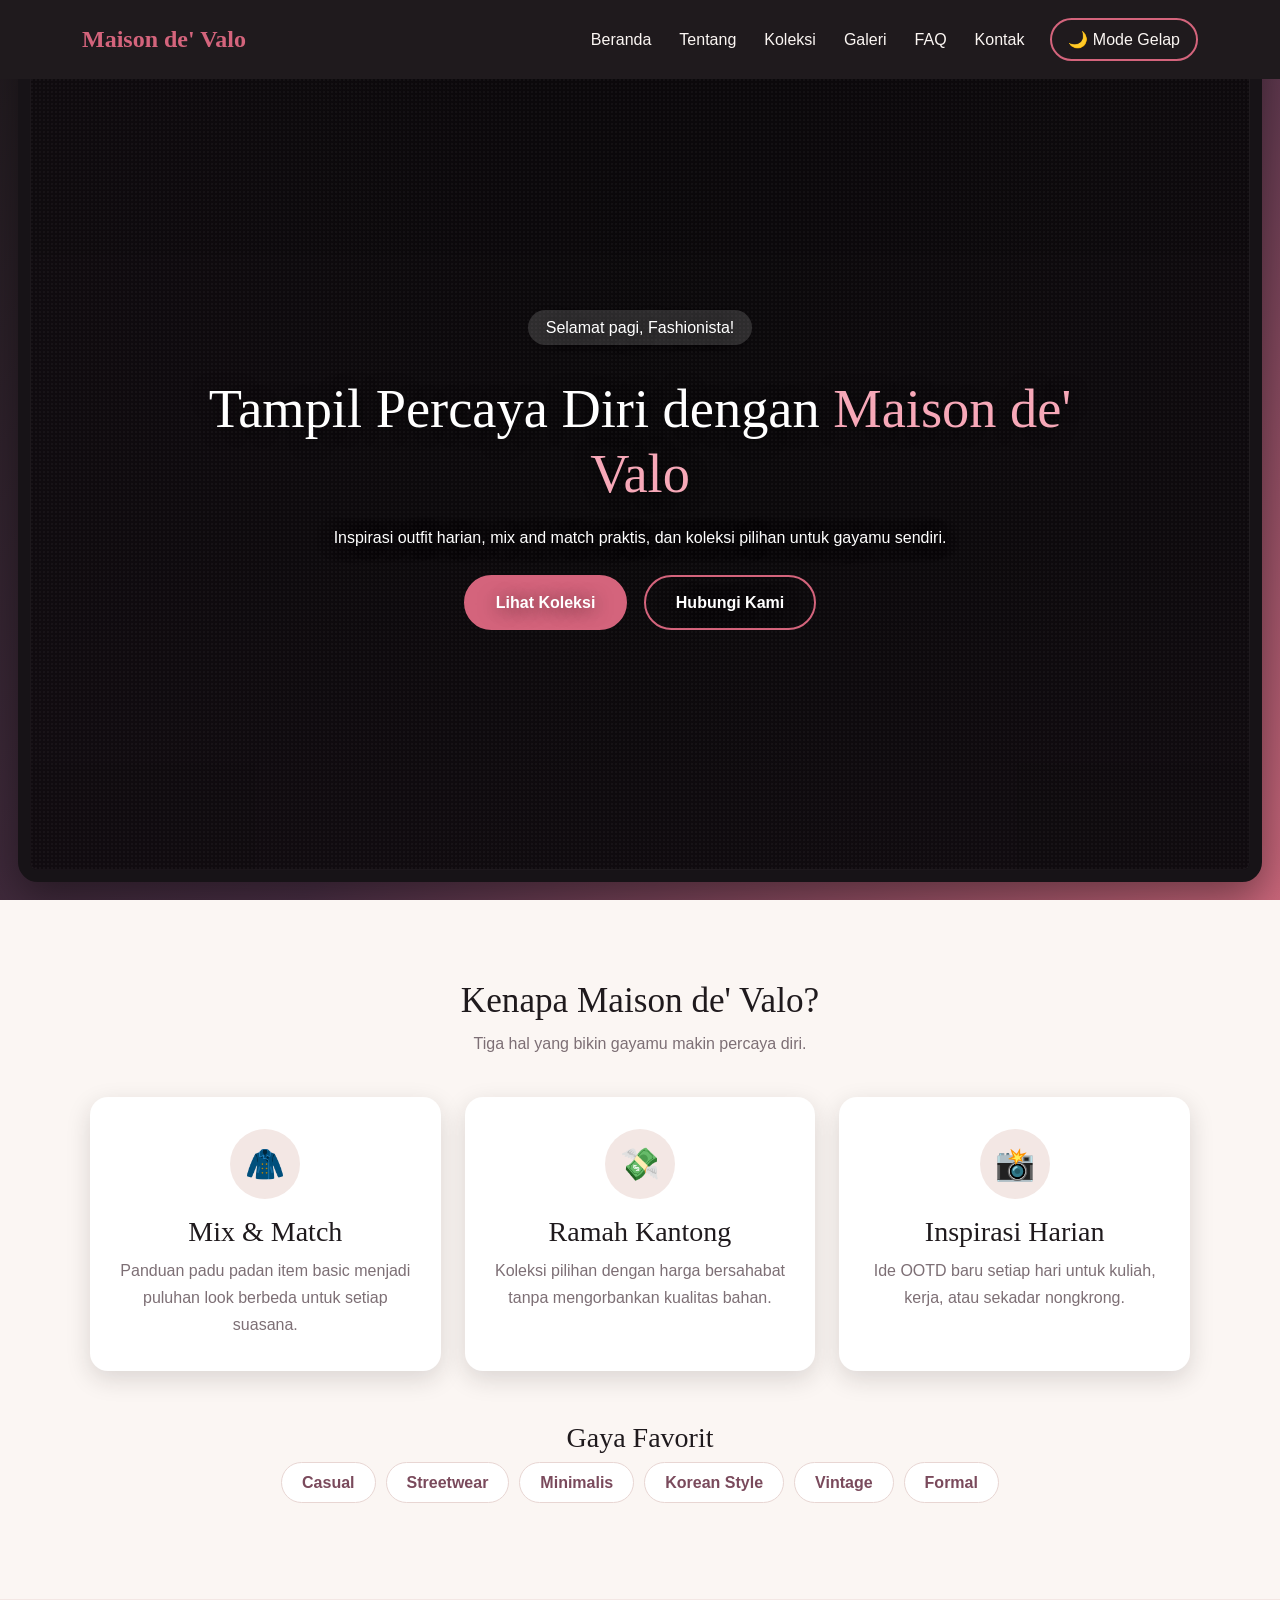
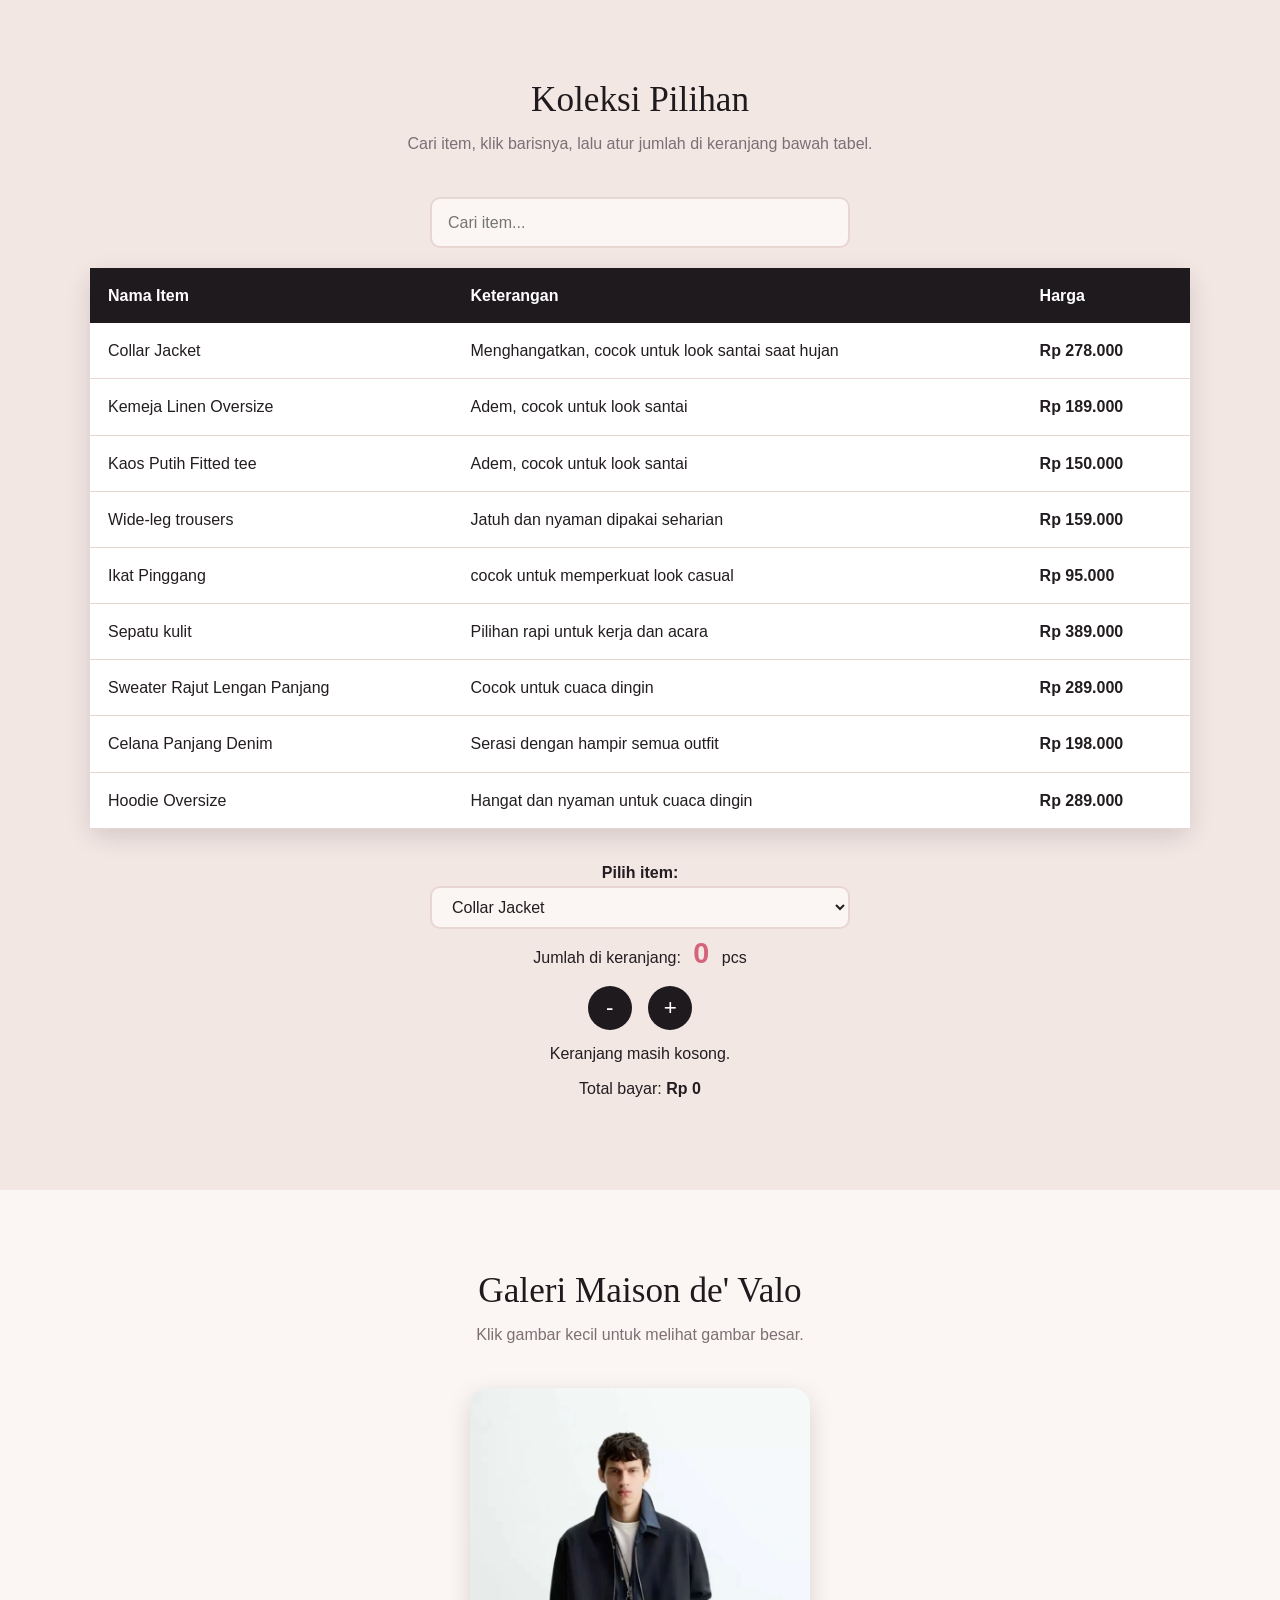
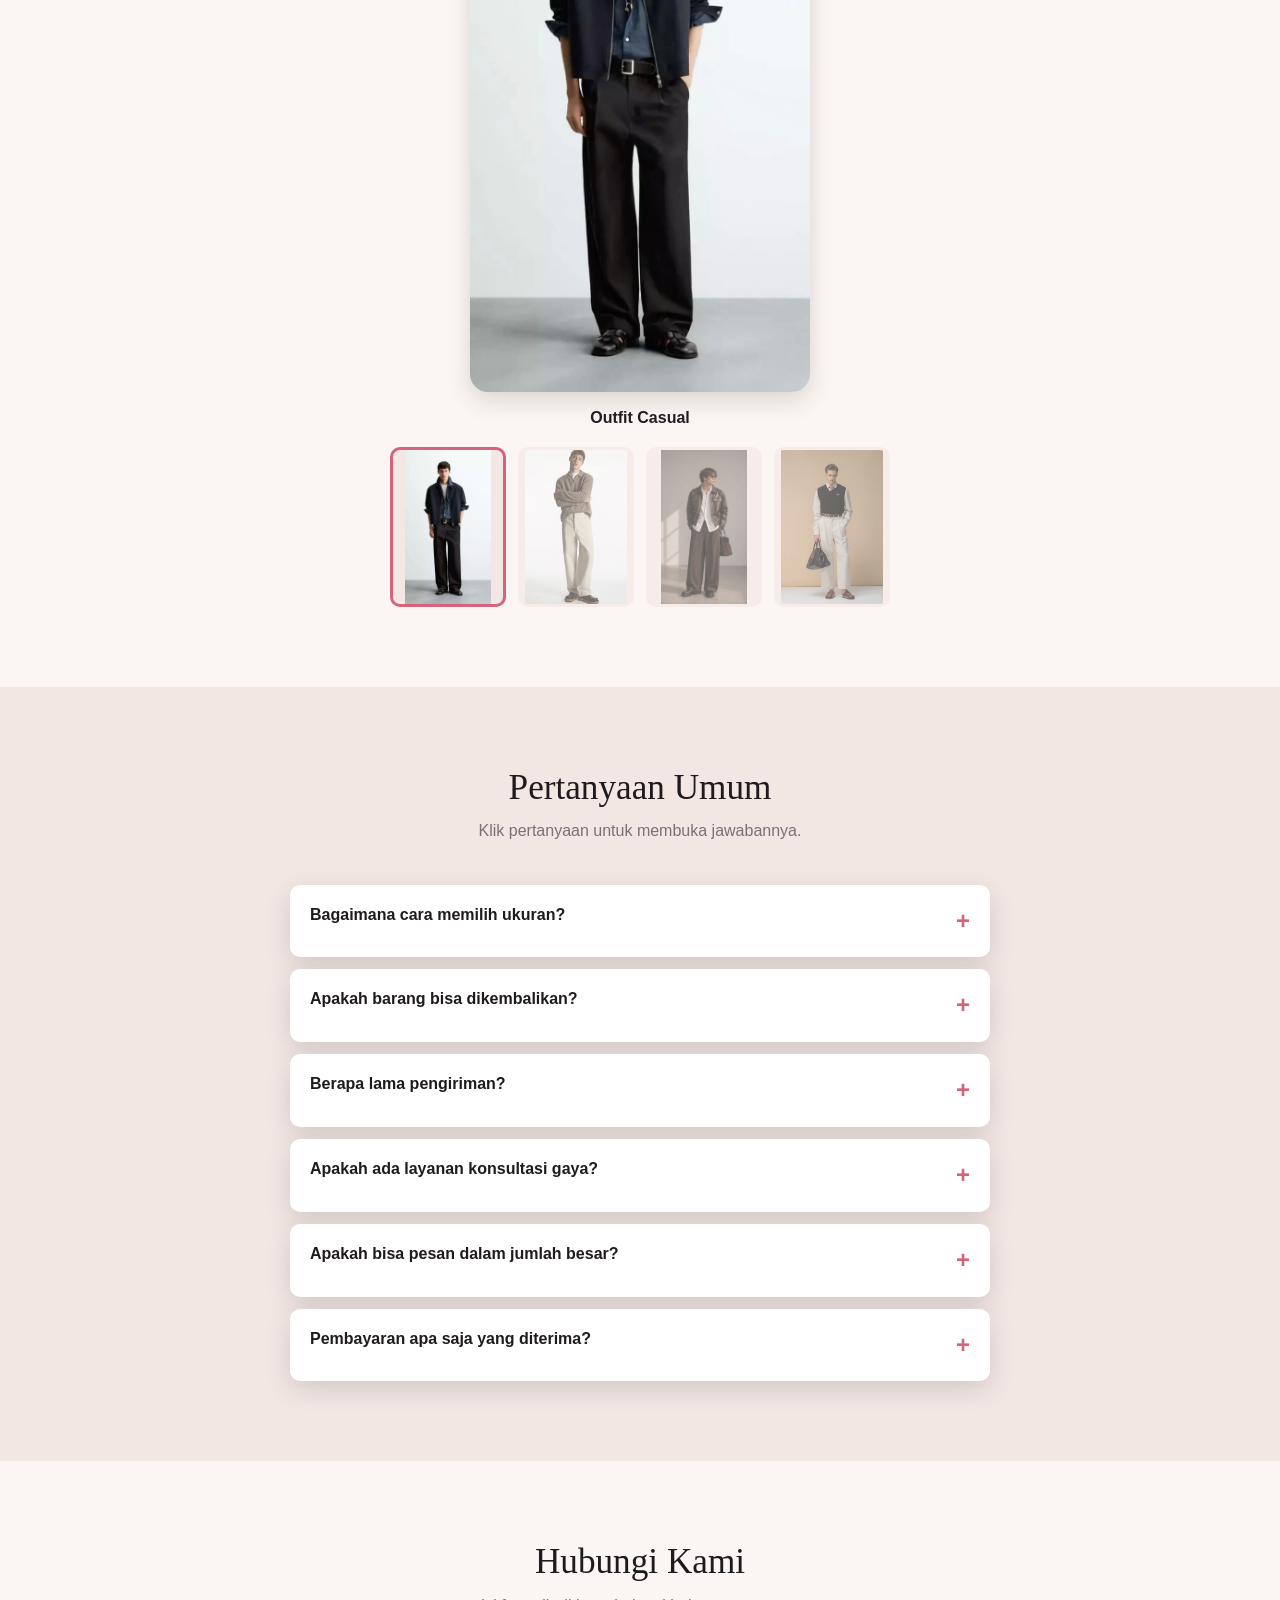
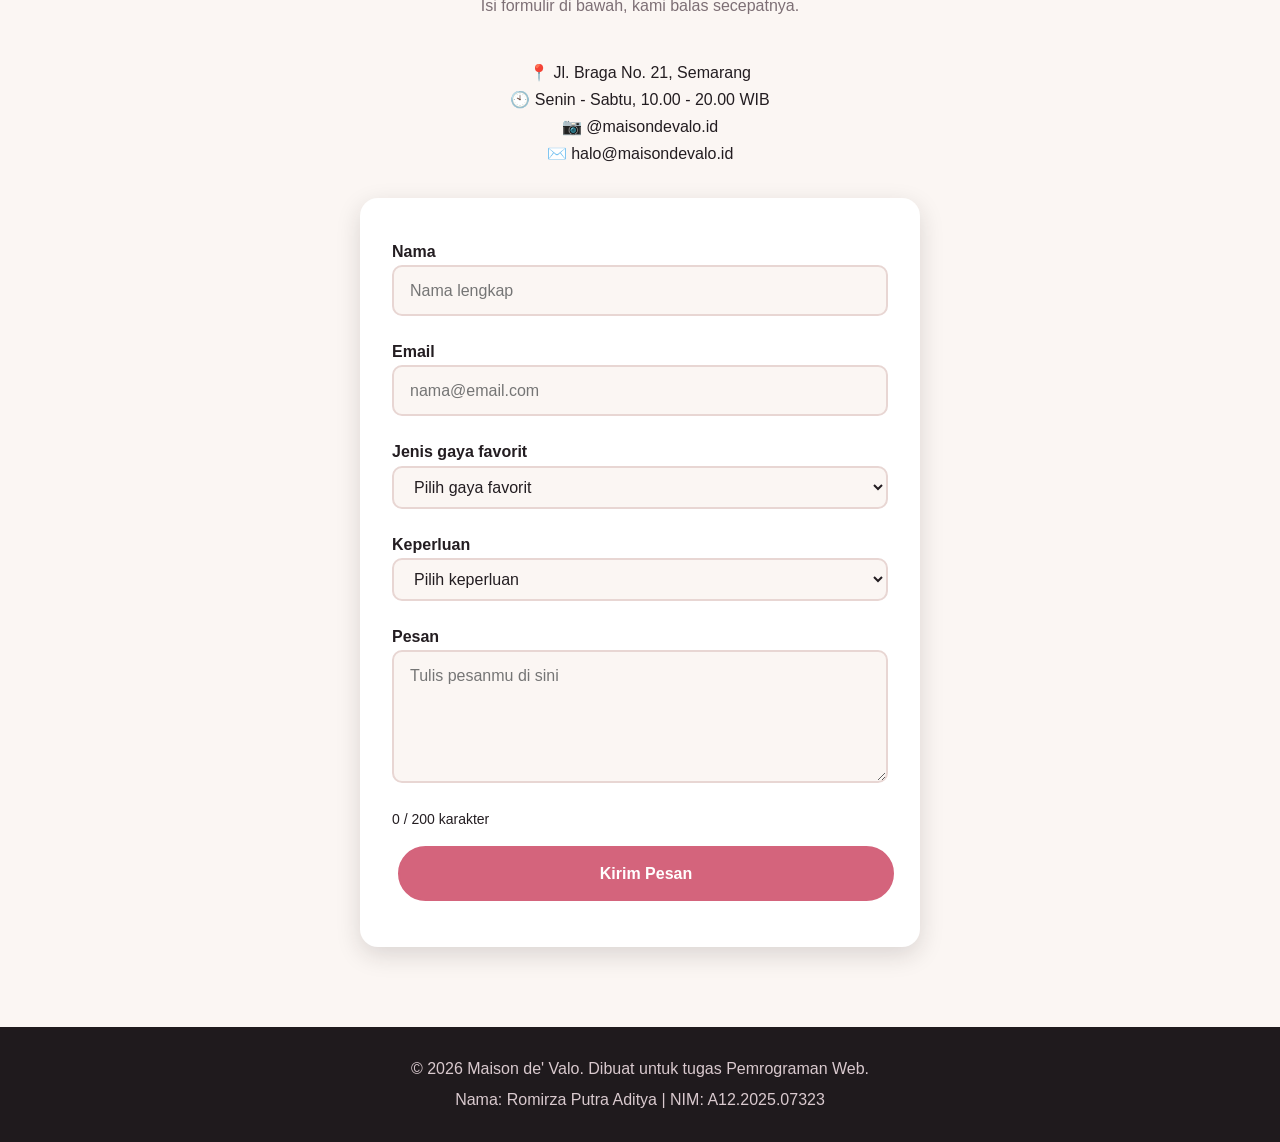
==== Fashion_Studio_Final/index.html @ 3a0eddcb "first commit" ====
<!DOCTYPE html>
<html lang="id">
<head>
  <meta charset="UTF-8">
  <meta name="viewport" content="width=device-width, initial-scale=1">
  <title>Maison de' Valo - Inspirasi Outfit Harian</title>

  <!-- Bootstrap (hanya dipakai untuk navbar) -->
  <link rel="stylesheet" href="https://cdn.jsdelivr.net/npm/bootstrap@5.3.3/dist/css/bootstrap.min.css">

  <!-- CSS eksternal -->
  <link rel="stylesheet" href="style.css">
</head>
<body>

  <!-- ===== NAVBAR (Bootstrap) ===== -->
  <nav class="navbar navbar-expand-lg fixed-top navbar-ootd" data-bs-theme="dark">
    <div class="container">
      <a class="navbar-brand" href="#beranda">Maison de' Valo</a>

      <button class="navbar-toggler" type="button" data-bs-toggle="collapse"
        data-bs-target="#menuNavbar" aria-controls="menuNavbar"
        aria-expanded="false" aria-label="Buka menu">
        <span class="navbar-toggler-icon"></span>
      </button>

      <div class="collapse navbar-collapse" id="menuNavbar">
        <ul class="navbar-nav ms-auto">
          <li class="nav-item"><a class="nav-link" href="#beranda">Beranda</a></li>
          <li class="nav-item"><a class="nav-link" href="#tentang">Tentang</a></li>
          <li class="nav-item"><a class="nav-link" href="#koleksi">Koleksi</a></li>
          <li class="nav-item"><a class="nav-link" href="#galeri">Galeri</a></li>
          <li class="nav-item"><a class="nav-link" href="#faq">FAQ</a></li>
          <li class="nav-item"><a class="nav-link" href="#kontak">Kontak</a></li>
        </ul>
        <button id="tema" class="tombol-tema" type="button">🌙 Mode Gelap</button>
      </div>
    </div>
  </nav>

  <!-- ===== HERO ===== -->
  <header id="beranda" class="hero">
    <div class="hero-videotron" aria-hidden="true">
      <video autoplay muted loop playsinline preload="metadata">
        <source src="videotron-ootd.mp4" type="video/mp4">
      </video>
    </div>
    <div class="hero-isi">
      <p id="salam" class="salam">Selamat Datang</p>
      <h1>Tampil Percaya Diri dengan <span class="sorot">Maison de' Valo</span></h1>
      <p>Inspirasi outfit harian, mix and match praktis, dan koleksi pilihan untuk gayamu sendiri.</p>
      <a href="#koleksi" class="tombol tombol-utama">Lihat Koleksi</a>
      <a href="#kontak" class="tombol tombol-garis">Hubungi Kami</a>
    </div>
  </header>

  <main>
    <!-- ===== TENTANG ===== -->
    <section id="tentang" class="bagian">
      <div class="wadah">
        <h2>Kenapa Maison de' Valo?</h2>
        <p class="teks-tengah">Tiga hal yang bikin gayamu makin percaya diri.</p>

        <div class="grid-kartu">
          <article class="kartu">
            <div class="ikon">🧥</div>
            <h3>Mix &amp; Match</h3>
            <p>Panduan padu padan item basic menjadi puluhan look berbeda untuk setiap suasana.</p>
          </article>
          <article class="kartu">
            <div class="ikon">💸</div>
            <h3>Ramah Kantong</h3>
            <p>Koleksi pilihan dengan harga bersahabat tanpa mengorbankan kualitas bahan.</p>
          </article>
          <article class="kartu">
            <div class="ikon">📸</div>
            <h3>Inspirasi Harian</h3>
            <p>Ide OOTD baru setiap hari untuk kuliah, kerja, atau sekadar nongkrong.</p>
          </article>
        </div>

        <h3 class="judul-kecil">Gaya Favorit</h3>
        <ul id="daftarGaya" class="daftar-gaya"></ul>
      </div>
    </section>

    <!-- ===== KOLEKSI ===== -->
    <section id="koleksi" class="bagian bagian-gelap">
      <div class="wadah">
        <h2>Koleksi Pilihan</h2>
        <p>Cari item, klik barisnya, lalu atur jumlah di keranjang bawah tabel.</p>

        <input type="text" id="cari" class="kotak-cari" placeholder="Cari item..." aria-label="Cari item">

        <div class="bungkus-tabel">
          <table class="tabel-koleksi">
            <thead>
              <tr>
                <th>Nama Item</th>
                <th>Keterangan</th>
                <th>Harga</th>
              </tr>
            </thead>
            <tbody>
              <tr>
                <td>Collar Jacket</td>
                <td>Menghangatkan, cocok untuk look santai saat hujan</td>
                <td>Rp 278.000</td>
              </tr>
              <tr>
                <td>Kemeja Linen Oversize</td>
                <td>Adem, cocok untuk look santai</td>
                <td>Rp 189.000</td>
              </tr>
              <tr>
                <td>Kaos Putih Fitted tee</td>
                <td>Adem, cocok untuk look santai</td>
                <td>Rp 150.000</td>
              </tr>
              <tr>
                <td>Wide-leg trousers</td>
                <td>Jatuh dan nyaman dipakai seharian</td>
                <td>Rp 159.000</td>
              </tr>
              <tr>
                <td>Ikat Pinggang</td>
                <td>cocok untuk memperkuat look casual</td>
                <td>Rp 95.000</td>
              </tr>
              <tr>
                <td>Sepatu kulit</td>
                <td>Pilihan rapi untuk kerja dan acara</td>
                <td>Rp 389.000</td>
              </tr>
              <tr>
                <td>Sweater Rajut Lengan Panjang</td>
                <td>Cocok untuk cuaca dingin</td>
                <td>Rp 289.000</td>
              </tr>
              <tr>
                <td>Celana Panjang Denim</td>
                <td>Serasi dengan hampir semua outfit</td>
                <td>Rp 198.000</td>
              </tr>
              <tr>
                <td>Hoodie Oversize</td>
                <td>Hangat dan nyaman untuk cuaca dingin</td>
                <td>Rp 289.000</td>
              </tr>
            </tbody>
          </table>
        </div>

        <div class="pesanan">
          <label for="pilihItem">Pilih item:</label>
          <select id="pilihItem">
            <option value="Collar Jacket">Collar Jacket</option>
            <option value="Kemeja Linen Oversize">Kemeja Linen Oversize</option>
            <option value="Kaos Putih Fitted tee">Kaos Putih Fitted tee</option>
            <option value="Wide-leg trousers">Wide-leg trousers</option>
            <option value="Ikat Pinggang">Ikat Pinggang</option>
            <option value="Sepatu kulit">Sepatu kulit</option>
            <option value="Sweater Rajut Lengan Panjang">Sweater Rajut Lengan Panjang</option>
            <option value="Celana Panjang Denim">Celana Panjang Denim</option>
            <option value="Hoodie Oversize">Hoodie Oversize</option>
          </select>

          <p>Jumlah di keranjang: <span id="angka">0</span> pcs</p>
          <button id="kurangi" class="tombol-kecil" type="button" aria-label="Kurangi jumlah">-</button>
          <button id="tambah" class="tombol-kecil" type="button" aria-label="Tambah jumlah">+</button>
          <p id="infoPesanan">Keranjang masih kosong.</p>
          <p>Total bayar: <strong id="total">Rp 0</strong></p>
        </div>
      </div>
    </section>

    <!-- ===== GALERI ===== -->
    <section id="galeri" class="bagian">
      <div class="wadah">
        <h2> Galeri Maison de' Valo</h2>
        <p>Klik gambar kecil untuk melihat gambar besar.</p>

        <img id="utama" src="images/ootd-smart-casual.webp" alt="Outfit smart casual dengan jaket navy dan celana hitam" decoding="async">
        <p id="keterangan" class="keterangan">Outfit Casual</p>

        <div class="thumbs">
          <img class="thumb aktif" src="images/ootd-smart-casual.webp" alt="Outfit Casual" width="736" height="1308" decoding="async" role="button" aria-label="Tampilkan outfit smart casual navy" tabindex="0">
          <img class="thumb" src="images/ootd-knitwear.webp" alt="Outfit Minimalis" width="736" height="1104" loading="lazy" decoding="async" role="button" aria-label="Tampilkan outfit sweater rajut netral" tabindex="0">
          <img class="thumb" src="images/ootd-brown-layer.webp" alt="Outfit Vintage" width="736" height="1308" loading="lazy" decoding="async" role="button" aria-label="Tampilkan outfit layering jaket cokelat" tabindex="0">
          <img class="thumb" src="images/ootd-formal-vest.webp" alt="Outfit Formal" width="736" height="1104" loading="lazy" decoding="async" role="button" aria-label="Tampilkan outfit rompi formal" tabindex="0">
        </div>
      </div>
    </section>

    <!-- ===== FAQ ===== -->
    <section id="faq" class="bagian bagian-gelap">
      <div class="wadah wadah-sempit">
        <h2>Pertanyaan Umum</h2>
        <p>Klik pertanyaan untuk membuka jawabannya.</p>

        <button class="pertanyaan" type="button">Bagaimana cara memilih ukuran?</button>
        <div class="jawaban"><p>Setiap produk punya tabel ukuran. Jika ragu, hubungi kami untuk dibantu.</p></div>

        <button class="pertanyaan" type="button">Apakah barang bisa dikembalikan?</button>
        <div class="jawaban"><p>Bisa, maksimal 7 hari setelah barang diterima dan label masih terpasang.</p></div>

        <button class="pertanyaan" type="button">Berapa lama pengiriman?</button>
        <div class="jawaban"><p>Pulau Jawa 2 sampai 4 hari kerja, luar Jawa 4 sampai 7 hari kerja.</p></div>

        <button class="pertanyaan" type="button">Apakah ada layanan konsultasi gaya?</button>
        <div class="jawaban"><p>Ada. Kirim fotomu lewat formulir kontak dan kami bantu pilihkan outfit.</p></div>

        <button class="pertanyaan" type="button">Apakah bisa pesan dalam jumlah besar?</button>
        <div class="jawaban"><p>Bisa. Tersedia harga reseller untuk pembelian minimal 10 pcs.</p></div>

        <button class="pertanyaan" type="button">Pembayaran apa saja yang diterima?</button>
        <div class="jawaban"><p>Kami menerima QRIS, transfer bank, dan dompet digital.</p></div>
      </div>
    </section>

    <!-- ===== KONTAK / FORM ===== -->
    <section id="kontak" class="bagian">
      <div class="wadah">
        <h2>Hubungi Kami</h2>
        <p>Isi formulir di bawah, kami balas secepatnya.</p>

        <ul class="info-kontak">
          <li>📍 Jl. Braga No. 21, Semarang</li>
          <li>🕙 Senin - Sabtu, 10.00 - 20.00 WIB</li>
          <li>📷 @maisondevalo.id</li>
          <li>✉️ halo@maisondevalo.id</li>
        </ul>

        <form id="formKontak" class="form-kontak" novalidate>
          <label for="nama">Nama</label>
          <input type="text" id="nama" name="nama" placeholder="Nama lengkap">

          <label for="email">Email</label>
          <input type="email" id="email" name="email" placeholder="nama@email.com">

          <label for="jenisGaya">Jenis gaya favorit </label>
          <select id="jenisGaya" name="jenisGaya">
            <option value="">Pilih gaya favorit</option>
            <option value="Casual">Casual</option>
            <option value="Streetwear">Streetwear</option>
            <option value="Minimalis">Minimalis</option>
            <option value="Korean Style">Korean Style</option>
            <option value="Vintage">Vintage</option>
            <option value="Formal">Formal</option>
          </select>

          <label for="keperluan">Keperluan </label>
          <select id="keperluan" name="keperluan">
            <option value="">Pilih keperluan</option>
            <option value="Tanya produk">Tanya produk</option>
            <option value="Konsultasi gaya">Konsultasi gaya</option>
            <option value="Pesanan">Pesanan</option>
            <option value="Kerja sama">Kerja sama</option>
          </select>

          <label for="isi">Pesan </label>
          <textarea id="isi" name="isi" rows="4" maxlength="200" placeholder="Tulis pesanmu di sini"></textarea>
          <small id="hitung">0 / 200 karakter</small>

          <button type="submit" class="tombol tombol-utama">Kirim Pesan</button>
          <p id="pesanForm" class="pesan-form" aria-live="polite"></p>
        </form>
      </div>
    </section>
  </main>

  <!-- ===== FOOTER ===== -->
  <footer class="footer">
    <p>&copy; <span id="tahun">2026</span> Maison de' Valo. Dibuat untuk tugas Pemrograman Web.</p>
    <p>Nama: Romirza Putra Aditya | NIM: A12.2025.07323</p>
  </footer>

  <!-- JavaScript Bootstrap -->
  <script src="https://cdn.jsdelivr.net/npm/bootstrap@5.3.3/dist/js/bootstrap.bundle.min.js"></script>

  <!-- JavaScript eksternal -->
  <script src="script.js"></script>
</body>
</html>
---- Fashion_Studio_Final/style.css ----
/* ==========================================
   style.css - Landing Page OOTD Studio
   CSS eksternal, dihubungkan dari index.html
   ========================================== */

/* ----- Variabel warna ----- */
:root {
  --hitam: #1f1a1d;
  --hitam-muda: #7a4a5c;
  --aksen: #d4647c;
  --judul: #1f1a1d;
  --krem: #fbf6f3;
  --krem-tua: #f3e7e4;
  --putih: #ffffff;
  --teks: #231d21;
  --abu: #7d6f75;
  --garis: #e8d6d3;
  --bayangan: 0 8px 24px rgba(31, 26, 29, 0.15);
}

/* ----- Selektor universal ----- */
* {
  box-sizing: border-box;
}

/* ----- Pengaturan dasar ----- */
html {
  scroll-behavior: smooth;
}

body {
  font-family: 'Segoe UI', Tahoma, Arial, sans-serif;
  background-color: var(--krem);
  color: var(--teks);
  line-height: 1.7;
}

h1,
h2,
h3 {
  font-family: Georgia, 'Times New Roman', serif;
  color: var(--judul);
}

p {
  margin-bottom: 1rem;
}

ul {
  list-style: none;
  padding: 0;
}

section {
  scroll-margin-top: 70px;
}

/* ----- Navbar (Bootstrap + style tambahan) ----- */
.navbar-ootd {
  position: fixed;
  top: 0;
  right: 0;
  left: 0;
  z-index: 1030;
  background-color: var(--hitam);
  padding: 14px 0;
  transition: padding 0.3s;
}

.navbar-ootd.scroll {
  padding: 6px 0;
  box-shadow: 0 4px 14px rgba(0, 0, 0, 0.4);
}

.navbar-ootd .navbar-brand {
  font-family: Georgia, serif;
  font-size: 1.5rem;
  font-weight: 700;
  color: var(--aksen);
}

.navbar-ootd .nav-link {
  margin: 0 6px;
  color: var(--krem);
}

.navbar-ootd .nav-link:hover,
.navbar-ootd .nav-link.aktif {
  color: var(--aksen);
}

.tombol-tema {
  margin-left: 12px;
  padding: 6px 16px;
  border: 2px solid var(--aksen);
  border-radius: 30px;
  background-color: transparent;
  color: var(--krem);
  cursor: pointer;
}

.tombol-tema:hover {
  background-color: var(--aksen);
  color: var(--hitam);
}

/* ----- Hero ----- */
.hero {
  position: relative;
  isolation: isolate;
  overflow: hidden;
  display: flex;
  align-items: center;
  justify-content: center;
  min-height: 100vh;
  padding: 100px 20px 60px;
  background: linear-gradient(135deg, #1f1a1d, #4a2f45 55%, #c9667a);
  color: #ffffff;
  text-align: center;
}

.hero-videotron {
  position: absolute;
  z-index: -1;
  inset: 18px;
  overflow: hidden;
  border: 12px solid #171317;
  border-radius: 20px;
  background-color: #090809;
  box-shadow: inset 0 0 0 1px rgba(255, 255, 255, 0.14), 0 16px 42px rgba(0, 0, 0, 0.4);
}

.hero-videotron video {
  width: 100%;
  height: 100%;
  object-fit: cover;
  opacity: 0.82;
}

.hero-videotron::before,
.hero-videotron::after {
  position: absolute;
  inset: 0;
  content: '';
  pointer-events: none;
}

.hero-videotron::before {
  background: linear-gradient(90deg, rgba(20, 13, 19, 0.6), rgba(20, 13, 19, 0.14) 50%, rgba(20, 13, 19, 0.48)),
    linear-gradient(0deg, rgba(20, 13, 19, 0.5), transparent 40%, rgba(20, 13, 19, 0.12));
}

.hero-videotron::after {
  background-image: radial-gradient(rgba(255, 255, 255, 0.2) 0.65px, transparent 0.85px);
  background-size: 4px 4px;
  opacity: 0.24;
}

.hero-isi {
  position: relative;
  z-index: 1;
  max-width: 900px;
  text-shadow: 0 2px 18px rgba(0, 0, 0, 0.65);
}

.hero h1 {
  margin: 16px 0;
  color: #ffffff;
  font-size: 3.4rem;
}

.sorot {
  color: #f7a8b8;
}

.salam {
  display: inline-block;
  padding: 4px 18px;
  border-radius: 30px;
  background-color: rgba(255, 255, 255, 0.15);
}

/* ----- Tombol ----- */
.tombol {
  display: inline-block;
  margin: 8px 6px 0;
  padding: 12px 30px;
  border: 2px solid var(--aksen);
  border-radius: 30px;
  font-weight: 600;
  text-decoration: none;
  cursor: pointer;
}

.tombol:hover {
  opacity: 0.85;
  color: var(--hitam);
  background-color: #ffffff;
}

.tombol-utama {
  background-color: var(--aksen);
  color: #ffffff;
}

.tombol-garis {
  color: #ffffff;
}

/* ----- Bagian umum ----- */
.bagian {
  padding: 80px 0;
}

.bagian-gelap {
  background-color: var(--krem-tua);
}

.wadah {
  width: 90%;
  max-width: 1100px;
  margin: 0 auto;
}

.wadah-sempit {
  max-width: 700px;
}

.bagian h2 {
  font-size: 2.2rem;
  text-align: center;
}

.bagian h2 + p {
  margin-bottom: 40px;
  color: var(--abu);
  text-align: center;
}

.teks-tengah {
  text-align: center;
}

.judul-kecil {
  margin-top: 50px;
  text-align: center;
}

/* ----- Kartu (CSS Grid) ----- */
.grid-kartu {
  display: grid;
  grid-template-columns: repeat(auto-fit, minmax(240px, 1fr));
  gap: 24px;
}

.kartu {
  padding: 32px 24px;
  border-radius: 18px;
  background-color: var(--putih);
  box-shadow: var(--bayangan);
  text-align: center;
  transition: transform 0.3s;
}

.kartu:hover {
  transform: translateY(-8px);
}

.kartu .ikon {
  width: 70px;
  height: 70px;
  margin: 0 auto 16px;
  border-radius: 50%;
  background-color: var(--krem-tua);
  font-size: 2rem;
  line-height: 70px;
}

.kartu p {
  margin-bottom: 0;
  color: var(--abu);
}

/* ----- Daftar gaya (dibuat oleh JavaScript) ----- */
.daftar-gaya,
#daftarGaya {
  display: flex;
  flex-wrap: wrap;
  justify-content: center;
  gap: 10px;
}

#daftarGaya li {
  padding: 6px 20px;
  border: 1px solid var(--garis);
  border-radius: 30px;
  background-color: var(--putih);
  color: var(--hitam-muda);
  font-weight: 600;
}

/* ----- Tabel koleksi ----- */
.bungkus-tabel {
  overflow-x: clip;
  border-radius: 14px;
  box-shadow: var(--bayangan);
}

.tabel-koleksi {
  width: 100%;
  border-collapse: collapse;
  background-color: var(--putih);
}

.tabel-koleksi th {
  position: sticky;
  top: 70px;
  z-index: 2;
  padding: 14px 18px;
  background-color: var(--hitam);
  color: #ffffff;
  text-align: left;
}

.tabel-koleksi thead.animasi-turun th {
  animation: header-turun 0.35s ease-out;
}

@keyframes header-turun {
  from {
    transform: translateY(-100%);
  }

  to {
    transform: translateY(0);
  }
}

.tabel-koleksi td {
  padding: 14px 18px;
  border-bottom: 1px solid var(--garis);
}

.tabel-koleksi tbody tr:hover td {
  background-color: rgba(212, 100, 124, 0.18);
  cursor: pointer;
}

.kotak-cari {
  display: block;
  width: 100%;
  max-width: 420px;
  margin: 0 auto 20px;
}

.info-kontak {
  margin-bottom: 30px;
  text-align: center;
}

.tabel-koleksi td:last-child {
  font-weight: 700;
  white-space: nowrap;
}

/* ----- Keranjang belanja ----- */
.pesanan {
  margin-top: 30px;
  text-align: center;
}

.pesanan p {
  margin-bottom: 8px;
}

#angka {
  display: inline-block;
  min-width: 32px;
  color: var(--aksen);
  font-size: 1.8rem;
  font-weight: 700;
}

#angka.banyak {
  color: #d64545;
}

.tombol-kecil {
  width: 44px;
  height: 44px;
  margin: 0 6px 10px;
  border: none;
  border-radius: 50%;
  background-color: var(--hitam);
  color: #ffffff;
  font-size: 1.4rem;
  cursor: pointer;
}

/* ----- Galeri ----- */
#utama {
  display: block;
  width: 100%;
  max-width: 340px;
  margin: 0 auto 12px;
  border-radius: 18px;
  box-shadow: var(--bayangan);
  object-fit: contain;
}

.keterangan {
  font-weight: 600;
  text-align: center;
}

.thumbs {
  display: grid;
  grid-template-columns: repeat(4, minmax(0, 1fr));
  justify-content: center;
  gap: 12px;
  max-width: 500px;
  margin: 0 auto;
}

.thumbs img {
  width: 100%;
  height: clamp(105px, 16vw, 160px);
  border: 3px solid transparent;
  border-radius: 10px;
  opacity: 0.6;
  background-color: var(--krem-tua);
  object-fit: contain;
  cursor: pointer;
}

.thumbs img:hover,
.thumbs img.aktif {
  border-color: var(--aksen);
  opacity: 1;
}

/* ----- FAQ / Accordion ----- */
.pertanyaan {
  display: flex;
  justify-content: space-between;
  width: 100%;
  margin-top: 12px;
  padding: 16px 20px;
  border: none;
  border-radius: 10px;
  background-color: var(--putih);
  color: var(--judul);
  font-weight: 600;
  text-align: left;
  box-shadow: var(--bayangan);
  cursor: pointer;
}

.pertanyaan::after {
  content: '+';
  color: var(--aksen);
  font-size: 1.5rem;
}

.pertanyaan.buka::after {
  content: '-';
}

.jawaban {
  max-height: 0;
  padding: 0 20px;
  overflow: hidden;
  color: var(--abu);
  transition: max-height 0.4s, padding 0.4s;
}

.jawaban.terbuka {
  max-height: 160px;
  padding: 14px 20px 0;
}

/* ----- Form kontak ----- */
.form-kontak {
  max-width: 560px;
  margin: 0 auto;
  padding: 32px;
  border-radius: 18px;
  background-color: var(--putih);
  box-shadow: var(--bayangan);
}

label {
  display: block;
  margin-top: 8px;
  font-weight: 600;
}

input[type='text'],
input[type='email'],
textarea,
select {
  width: 100%;
  max-width: 420px;
  padding: 10px 16px;
  border: 2px solid var(--garis);
  border-radius: 10px;
  background-color: var(--krem);
  color: var(--teks);
  font-size: 1rem;
}

.form-kontak input,
.form-kontak textarea,
.form-kontak select {
  max-width: 100%;
  margin-bottom: 14px;
}

input:focus,
textarea:focus,
select:focus {
  border-color: var(--aksen);
  outline: none;
}

.form-kontak .tombol {
  width: 100%;
  margin-top: 14px;
}

.pesan-form {
  margin: 14px 0 0;
  font-weight: 600;
  text-align: center;
}

.pesan-form.gagal {
  color: #d64545;
}

.pesan-form.berhasil {
  color: #2e8b57;
}

/* ----- Footer ----- */
.footer {
  padding: 24px 0;
  background-color: var(--hitam);
  color: #d9c9ce;
  text-align: center;
}

.footer p {
  margin: 4px 0;
}

/* ----- Mode gelap (class "dark" pada body) ----- */
body.dark {
  --judul: #f2b8c4;
  --krem: #141114;
  --krem-tua: #1d171c;
  --putih: #271f25;
  --teks: #f6ecef;
  --abu: #b9a9b0;
  --garis: #43353d;
  --hitam-muda: #e8b4c0;
  --bayangan: 0 8px 24px rgba(0, 0, 0, 0.5);
}

/* ----- Responsif ----- */
@media (max-width: 768px) {
  .tabel-koleksi {
    table-layout: fixed;
  }

  .tabel-koleksi th,
  .tabel-koleksi td {
    padding: 10px 8px;
    overflow-wrap: anywhere;
    font-size: 0.9rem;
  }

  .hero-videotron {
    inset: 10px;
    border-width: 8px;
    border-radius: 14px;
  }

  .hero h1 {
    font-size: 2.2rem;
  }

  .bagian {
    padding: 60px 0;
  }

  .tombol-tema {
    margin: 10px 0 0;
  }
}

@media (max-width: 480px) {
  .form-kontak {
    padding: 20px;
  }

  .thumbs {
    gap: 8px;
  }
}
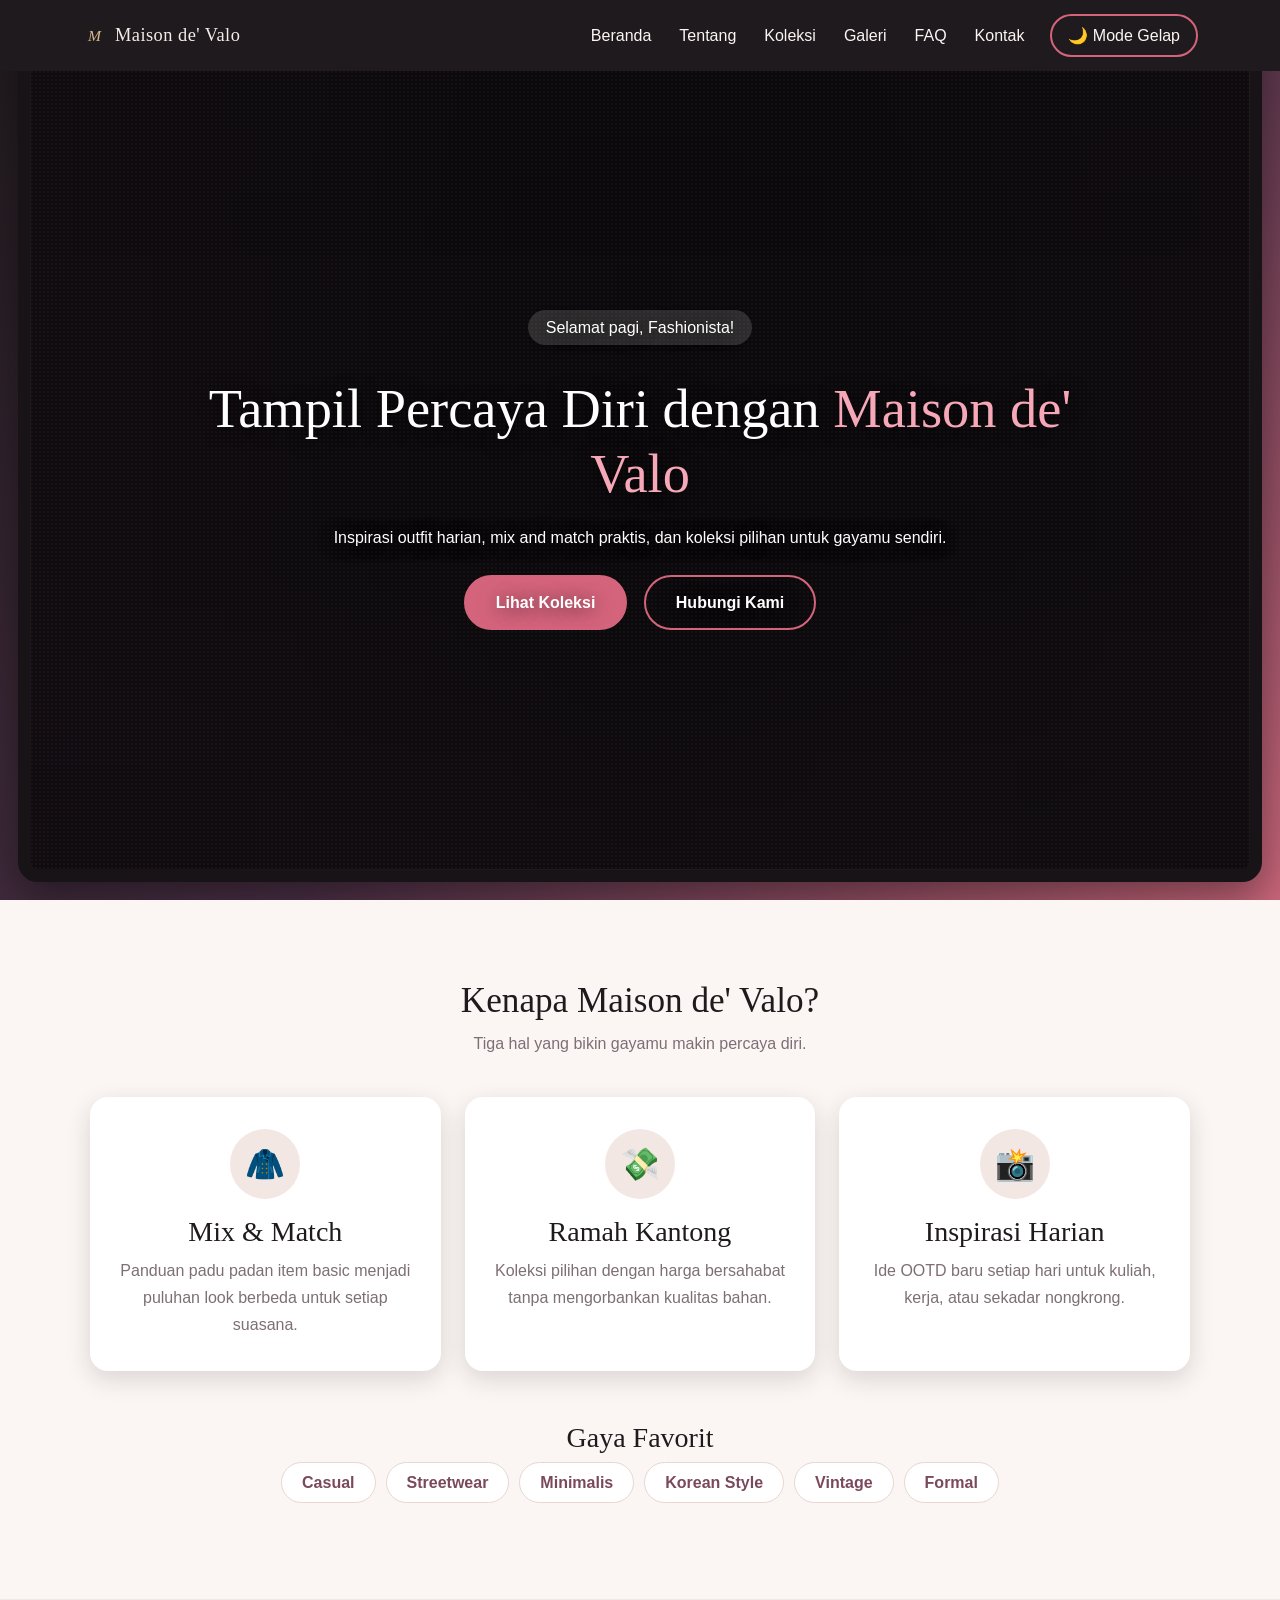
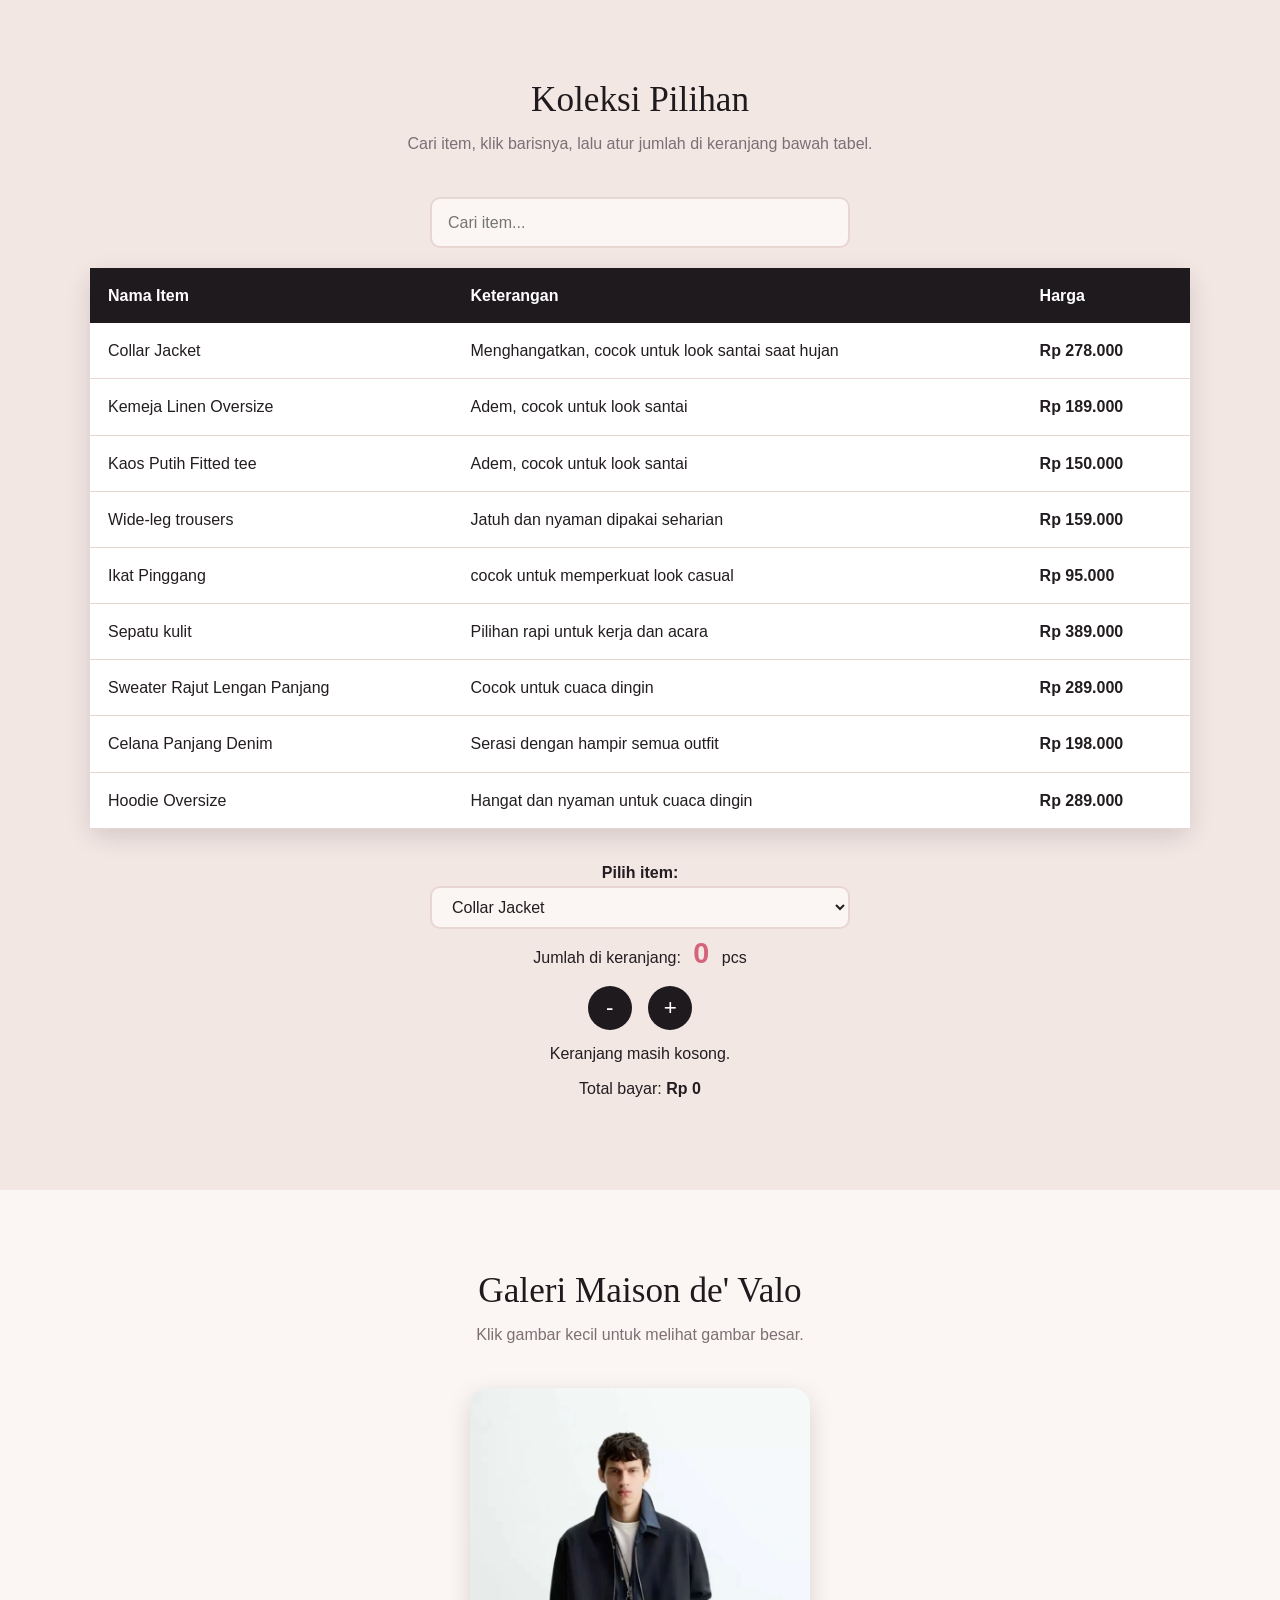
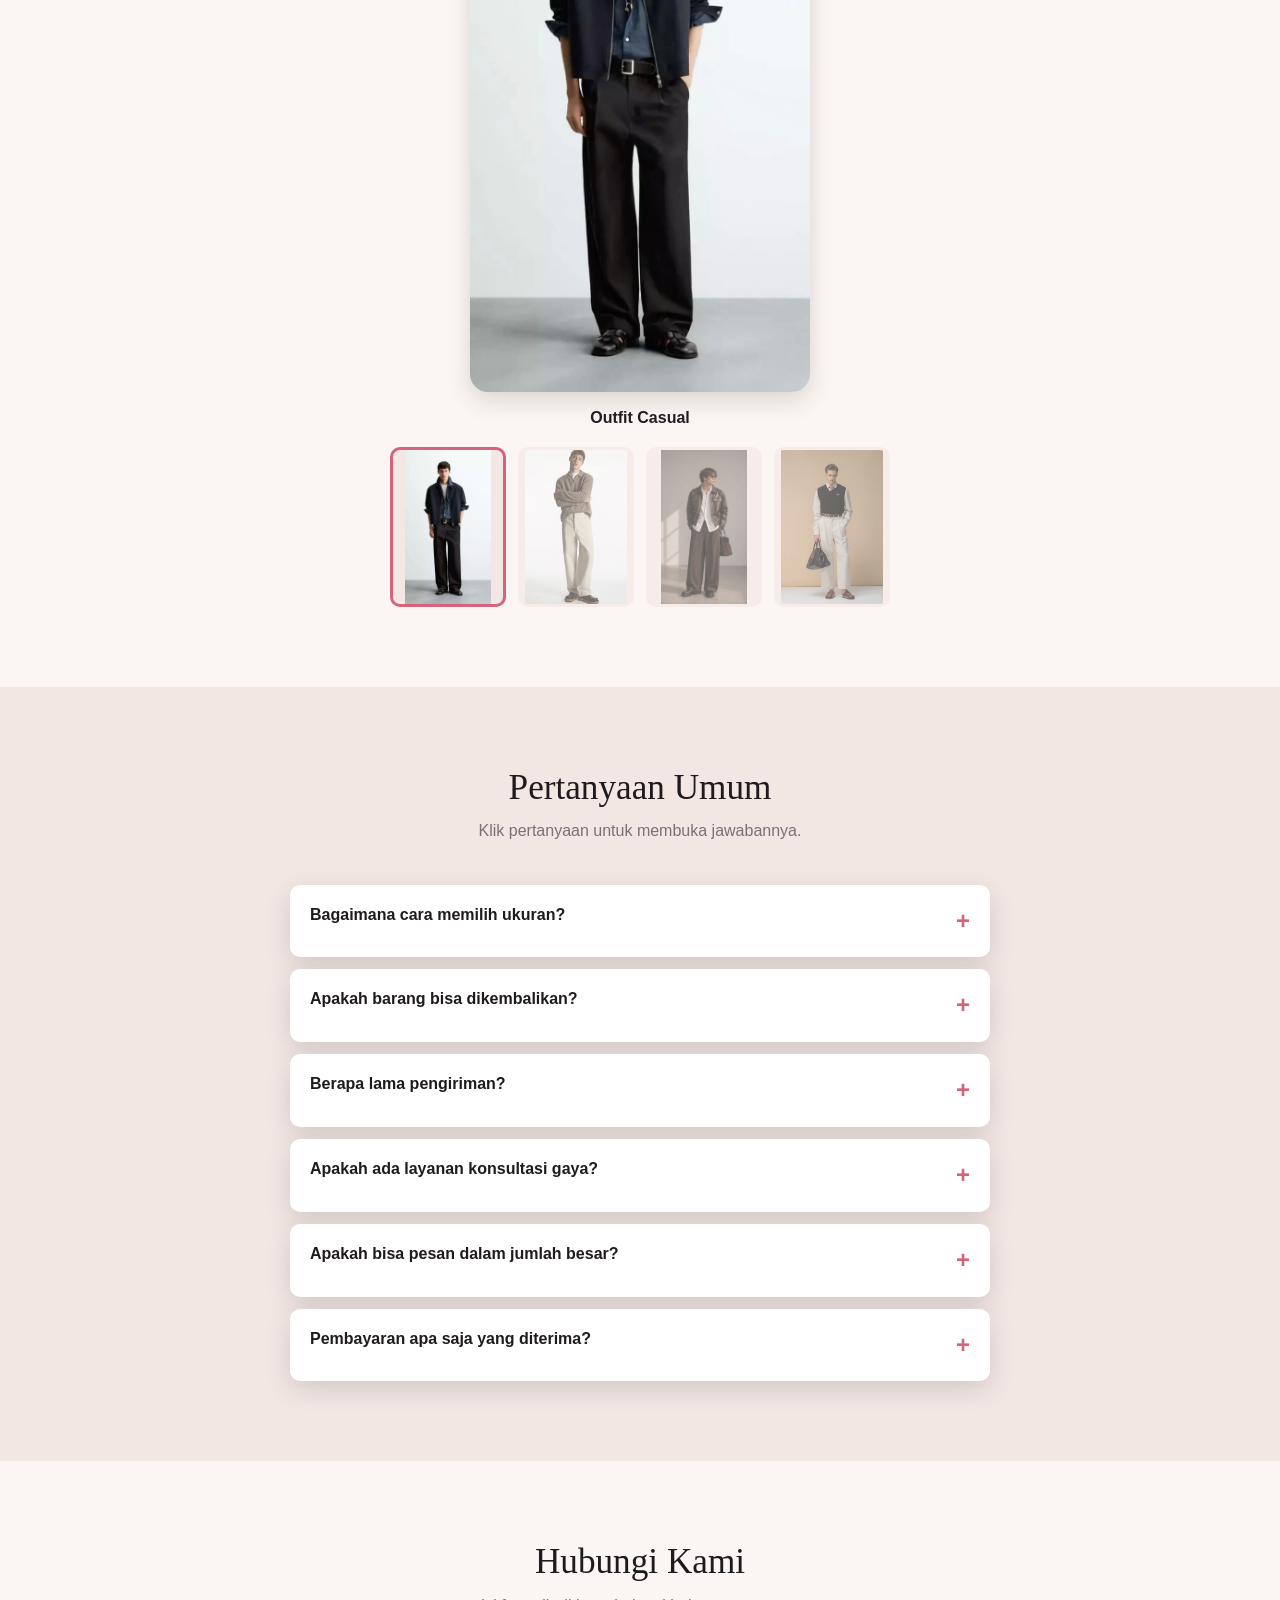
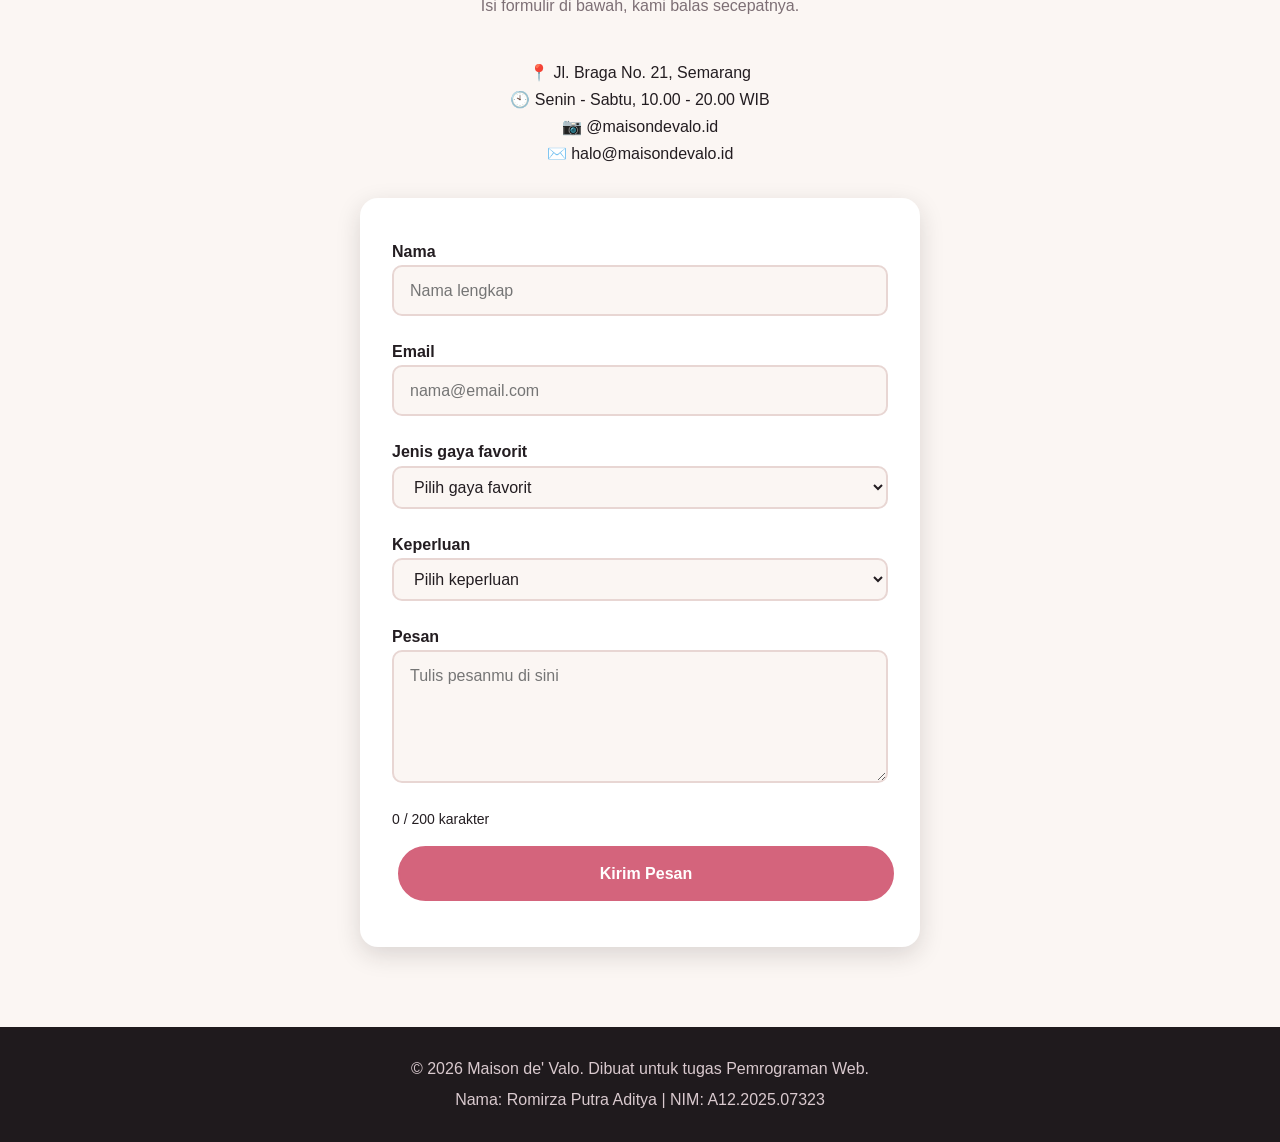
==== commit a6447f08: "perubahan logo brand" ====
--- a/Fashion_Studio_Final/index.html
+++ b/Fashion_Studio_Final/index.html
@@ -9,14 +9,20 @@
   <link rel="stylesheet" href="https://cdn.jsdelivr.net/npm/bootstrap@5.3.3/dist/css/bootstrap.min.css">
 
   <!-- CSS eksternal -->
-  <link rel="stylesheet" href="style.css">
+  <link rel="stylesheet" href="./style.css">
 </head>
 <body>
 
-  <!-- ===== NAVBAR (Bootstrap) ===== -->
   <nav class="navbar navbar-expand-lg fixed-top navbar-ootd" data-bs-theme="dark">
     <div class="container">
-      <a class="navbar-brand" href="#beranda">Maison de' Valo</a>
+      <a class="navbar-brand" href="#beranda" aria-label="Maison de' Valo, kembali ke Beranda">
+        <span class="logo-mark" aria-hidden="true">
+          <svg viewBox="0 0 40 40" focusable="false">
+            <text class="logo-monogram" x="20" y="28" text-anchor="middle">M</text>
+          </svg>
+        </span>
+        <span class="logo-nama">Maison de' Valo</span>
+      </a>
 
       <button class="navbar-toggler" type="button" data-bs-toggle="collapse"
         data-bs-target="#menuNavbar" aria-controls="menuNavbar"
@@ -42,7 +48,7 @@
   <header id="beranda" class="hero">
     <div class="hero-videotron" aria-hidden="true">
       <video autoplay muted loop playsinline preload="metadata">
-        <source src="videotron-ootd.mp4" type="video/mp4">
+        <source src="./videotron-ootd.mp4" type="video/mp4">
       </video>
     </div>
     <div class="hero-isi">
@@ -180,14 +186,14 @@
         <h2> Galeri Maison de' Valo</h2>
         <p>Klik gambar kecil untuk melihat gambar besar.</p>
 
-        <img id="utama" src="images/ootd-smart-casual.webp" alt="Outfit smart casual dengan jaket navy dan celana hitam" decoding="async">
+        <img id="utama" src="./images/ootd-smart-casual.webp" alt="Outfit smart casual dengan jaket navy dan celana hitam" decoding="async">
         <p id="keterangan" class="keterangan">Outfit Casual</p>
 
         <div class="thumbs">
-          <img class="thumb aktif" src="images/ootd-smart-casual.webp" alt="Outfit Casual" width="736" height="1308" decoding="async" role="button" aria-label="Tampilkan outfit smart casual navy" tabindex="0">
-          <img class="thumb" src="images/ootd-knitwear.webp" alt="Outfit Minimalis" width="736" height="1104" loading="lazy" decoding="async" role="button" aria-label="Tampilkan outfit sweater rajut netral" tabindex="0">
-          <img class="thumb" src="images/ootd-brown-layer.webp" alt="Outfit Vintage" width="736" height="1308" loading="lazy" decoding="async" role="button" aria-label="Tampilkan outfit layering jaket cokelat" tabindex="0">
-          <img class="thumb" src="images/ootd-formal-vest.webp" alt="Outfit Formal" width="736" height="1104" loading="lazy" decoding="async" role="button" aria-label="Tampilkan outfit rompi formal" tabindex="0">
+          <img class="thumb aktif" src="./images/ootd-smart-casual.webp" alt="Outfit Casual" width="736" height="1308" decoding="async" role="button" aria-label="Tampilkan outfit smart casual navy" tabindex="0">
+          <img class="thumb" src="./images/ootd-knitwear.webp" alt="Outfit Minimalis" width="736" height="1104" loading="lazy" decoding="async" role="button" aria-label="Tampilkan outfit sweater rajut netral" tabindex="0">
+          <img class="thumb" src="./images/ootd-brown-layer.webp" alt="Outfit Vintage" width="736" height="1308" loading="lazy" decoding="async" role="button" aria-label="Tampilkan outfit layering jaket cokelat" tabindex="0">
+          <img class="thumb" src="./images/ootd-formal-vest.webp" alt="Outfit Formal" width="736" height="1104" loading="lazy" decoding="async" role="button" aria-label="Tampilkan outfit rompi formal" tabindex="0">
         </div>
       </div>
     </section>
@@ -279,6 +285,6 @@
   <script src="https://cdn.jsdelivr.net/npm/bootstrap@5.3.3/dist/js/bootstrap.bundle.min.js"></script>
 
   <!-- JavaScript eksternal -->
-  <script src="script.js"></script>
+  <script src="./script.js"></script>
 </body>
 </html>
--- a/Fashion_Studio_Final/style.css
+++ b/Fashion_Studio_Final/style.css
@@ -73,10 +73,74 @@
 }
 
 .navbar-ootd .navbar-brand {
+  display: inline-flex;
+  align-items: center;
+  gap: 8px;
   font-family: Georgia, serif;
-  font-size: 1.5rem;
-  font-weight: 700;
-  color: var(--aksen);
+  font-weight: 500;
+  color: #f3ece7;
+  text-decoration: none;
+}
+
+.logo-mark {
+  display: grid;
+  flex: 0 0 25px;
+  width: 25px;
+  height: 30px;
+  place-items: center;
+  color: #d7b98e;
+  transform-origin: center;
+}
+
+.logo-mark svg {
+  display: block;
+  width: 100%;
+  height: 100%;
+  overflow: visible;
+}
+
+.logo-monogram {
+  fill: currentColor;
+  font-family: Georgia, 'Times New Roman', serif;
+  font-size: 25px;
+  font-style: italic;
+}
+
+.logo-nama {
+  font-size: 1.15rem;
+  letter-spacing: 0.025em;
+}
+
+.navbar-ootd .navbar-brand:hover {
+  color: #f3ece7;
+}
+
+.navbar-brand.logo-animasi .logo-mark {
+  animation: logo-putar 700ms cubic-bezier(0.2, 0.8, 0.2, 1);
+}
+
+@keyframes logo-putar {
+  0% {
+    transform: scale(1) rotate(0);
+  }
+
+  45% {
+    transform: scale(1.08) rotate(10deg);
+  }
+
+  75% {
+    transform: scale(0.98) rotate(-4deg);
+  }
+
+  100% {
+    transform: scale(1) rotate(0);
+  }
+}
+
+@media (prefers-reduced-motion: reduce) {
+  .navbar-brand.logo-animasi .logo-mark {
+    animation: none;
+  }
 }
 
 .navbar-ootd .nav-link {
